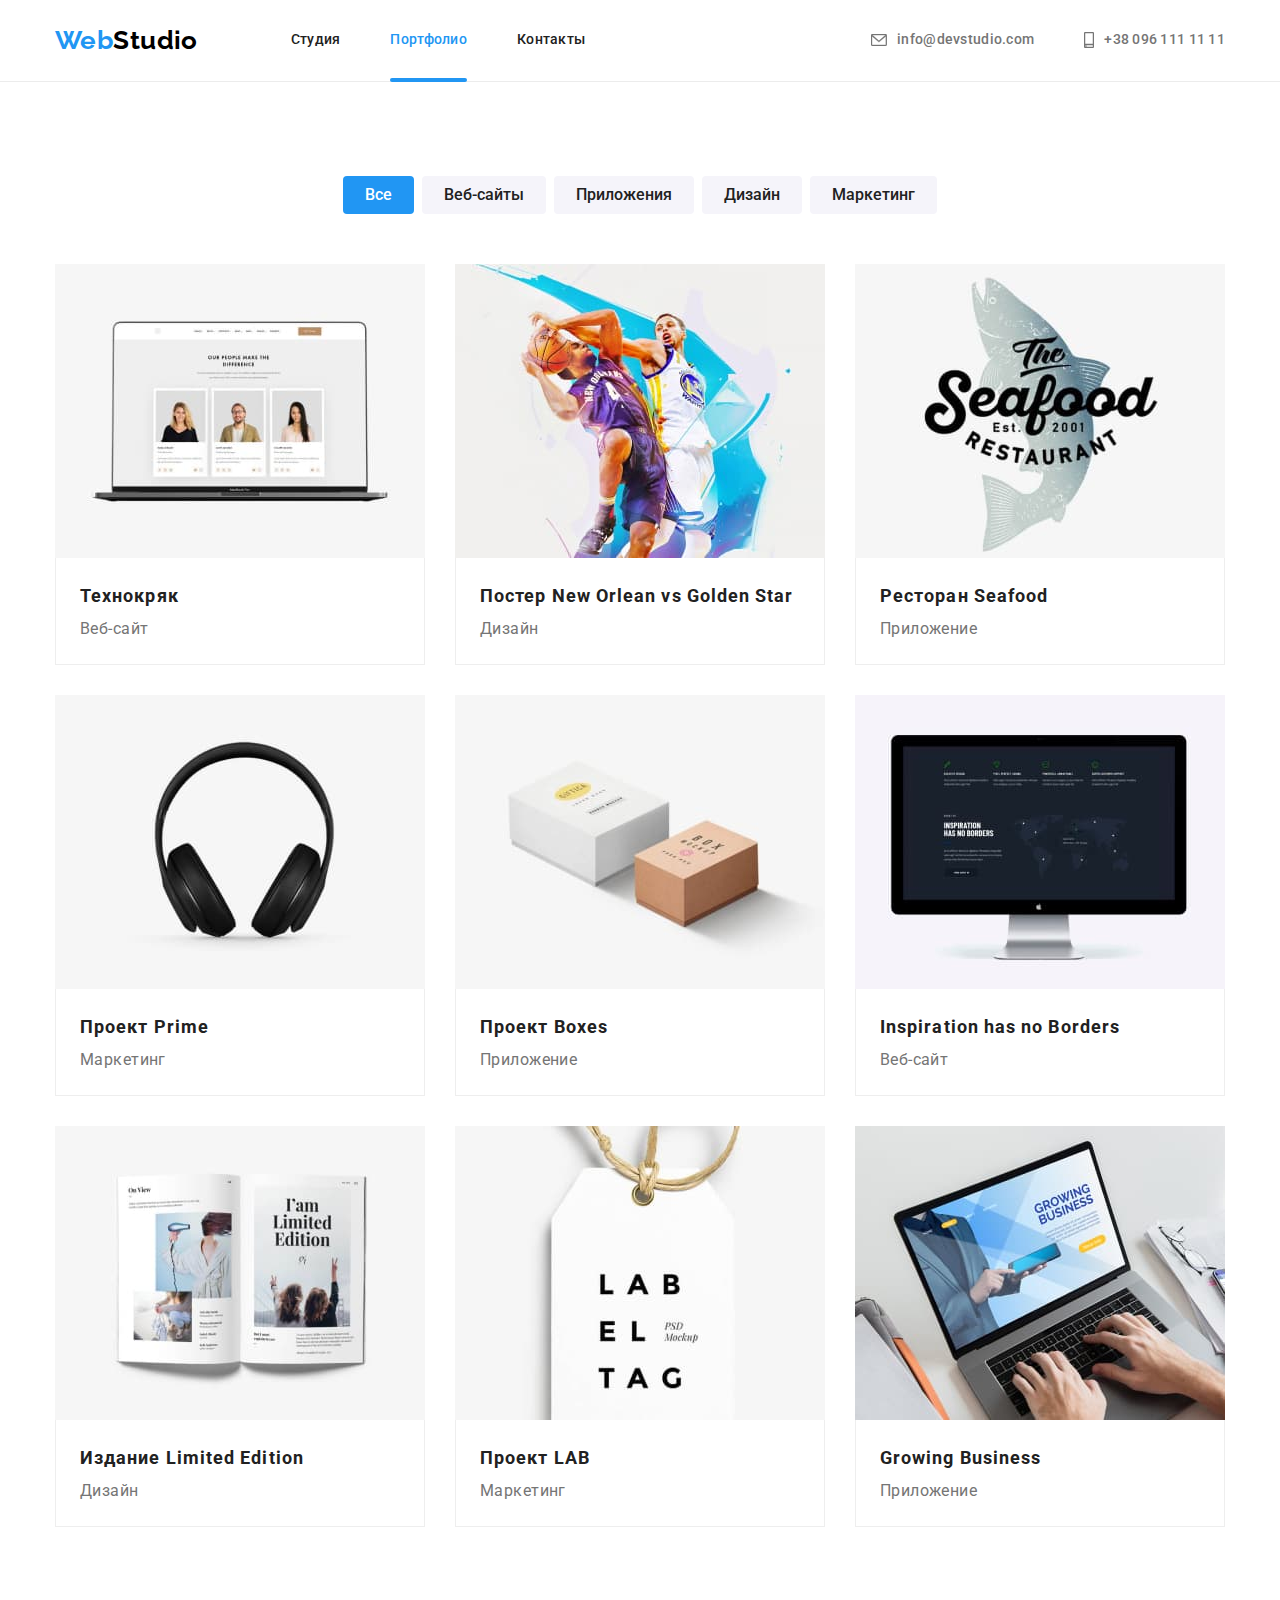
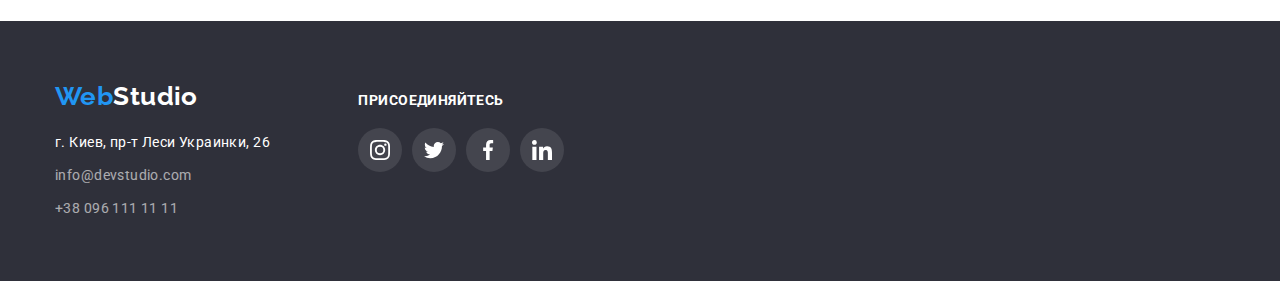
==== portfolio.html @ c1e43ab9 "Добавляет файлы из ДЗ №5" ====
<!DOCTYPE html>
<html lang="ru">
  <head>
    <meta charset="UTF-8" />
    <meta http-equiv="X-UA-Compatible" content="IE=edge" />
    <meta name="viewport" content="width=device-width, initial-scale=1.0" />
    <title>Портфолио</title>
    <link
      rel="stylesheet"
      href="https://cdnjs.cloudflare.com/ajax/libs/modern-normalize/1.0.0/modern-normalize.min.css"
    />
    <link rel="preconnect" href="https://fonts.gstatic.com" />
    <link
      href="https://fonts.googleapis.com/css2?family=Raleway:wght@700&family=Roboto:wght@400;500;700;900&display=swap"
      rel="stylesheet"
    />
    <link rel="stylesheet" href="./css/styles.css" />
  </head>
  <body>
    <header class="header">
      <div class="container">
        <nav class="nav">
          <a class="header-logo link" href="./index.html"><span class="logo-color header">Web</span>Studio</a>
          <ul class="nav-menu">
            <li class="menu-item"><a class="link" href="./index.html">Студия</a></li>
            <li class="menu-item"><a class="link current" href="./portfolio.html">Портфолио</a></li>
            <li class="menu-item"><a class="link" href="">Контакты</a></li>
          </ul>
        </nav>

        <ul class="contact-menu">
          <li class="menu-item">
            <a class="link contact-link" href="mailto:info@devstudio.com">
              <svg class="contact-icons-svg" width="16" height="12">
                <use href="./images/icons/sprite.svg#icon-mail"></use>
              </svg>
              info@devstudio.com
            </a>
          </li>
          <li class="menu-item">
            <a class="link contact-link" href="tel:+380961111111">
              <svg class="contact-icons-svg" width="10" height="16">
                <use href="./images/icons/sprite.svg#icon-phone"></use>
              </svg>
              +38 096 111 11 11
            </a>
          </li>
        </ul>
      </div>
    </header>

    <main class="main">
      <section class="portfolio section">
        <div class="container">
          <h1 class="visually-hidden">Портфолио. Фильтры проектов</h1>
          <ul class="button-list">
            <li class="button-item"><button class="filters-btn all" type="button">Все</button></li>
            <li class="button-item"><button class="filters-btn" type="button">Веб-сайты</button></li>
            <li class="button-item"><button class="filters-btn" type="button">Приложения</button></li>
            <li class="button-item"><button class="filters-btn" type="button">Дизайн</button></li>
            <li class="button-item"><button class="filters-btn" type="button">Маркетинг</button></li>
          </ul>

          <ul class="list">
            <li class="item portfolio-item">
              <a class="portfolio-card-link" href="">
                <div class="portfolio-thumb">
                  <img src="./images/portfolio/1-technokryak.jpg" width="370" height="294" alt="страница веб-сайта" />
                  <div class="portfolio-overlay">
                    <p class="portfolio-overlay-text">
                      Технокряк это современная площадка распространения коронавируса. Компании используют эту платформу
                      для цифрового шпионажа и атак на защищённые сервера конкурентов.
                    </p>
                  </div>
                </div>
                <div class="project-cards">
                  <h3 class="project-subtitle">Технокряк</h3>
                  <p class="project-text">Веб-сайт</p>
                </div>
              </a>
            </li>
            <li class="item portfolio-item">
              <a class="portfolio-card-link" href="">
                <div class="portfolio-thumb">
                  <img src="./images/portfolio/2-poster.jpg" width="370" height="294" alt="постер с волейболистами" />
                  <div class="portfolio-overlay">
                    <p class="portfolio-overlay-text">
                      Технокряк это современная площадка распространения коронавируса. Компании используют эту платформу
                      для цифрового шпионажа и атак на защищённые сервера конкурентов.
                    </p>
                  </div>
                </div>
                <div class="project-cards">
                  <h3 class="project-subtitle">Постер New Orlean vs Golden Star</h3>
                  <p class="project-text">Дизайн</p>
                </div>
              </a>
            </li>
            <li class="item portfolio-item">
              <a class="portfolio-card-link" href="">
                <div class="portfolio-thumb">
                  <img src="./images/portfolio/3-restaurant.jpg" width="370" height="294" alt="логотип ресторана" />
                  <div class="portfolio-overlay">
                    <p class="portfolio-overlay-text">
                      Технокряк это современная площадка распространения коронавируса. Компании используют эту платформу
                      для цифрового шпионажа и атак на защищённые сервера конкурентов.
                    </p>
                  </div>
                </div>
                <div class="project-cards">
                  <h3 class="project-subtitle">Ресторан Seafood</h3>
                  <p class="project-text">Приложение</p>
                </div>
              </a>
            </li>
            <li class="item portfolio-item">
              <a class="portfolio-card-link" href="">
                <div class="portfolio-thumb">
                  <img src="./images/portfolio/4-project-prime.jpg" width="370" height="294" alt="наушники" />
                  <div class="portfolio-overlay">
                    <p class="portfolio-overlay-text">
                      Технокряк это современная площадка распространения коронавируса. Компании используют эту платформу
                      для цифрового шпионажа и атак на защищённые сервера конкурентов.
                    </p>
                  </div>
                </div>
                <div class="project-cards">
                  <h3 class="project-subtitle">Проект Prime</h3>
                  <p class="project-text">Маркетинг</p>
                </div>
              </a>
            </li>
            <li class="item portfolio-item">
              <a class="portfolio-card-link" href="">
                <div class="portfolio-thumb">
                  <img src="./images/portfolio/5-project-boxes.jpg" width="370" height="294" alt="две коробки" />
                  <div class="portfolio-overlay">
                    <p class="portfolio-overlay-text">
                      Технокряк это современная площадка распространения коронавируса. Компании используют эту платформу
                      для цифрового шпионажа и атак на защищённые сервера конкурентов.
                    </p>
                  </div>
                </div>
                <div class="project-cards">
                  <h3 class="project-subtitle">Проект Boxes</h3>
                  <p class="project-text">Приложение</p>
                </div>
              </a>
            </li>
            <li class="item portfolio-item">
              <a class="portfolio-card-link" href="">
                <div class="portfolio-thumb">
                  <img
                    src="./images/portfolio/6-inspiration-has-no-borders.jpg"
                    width="370"
                    height="294"
                    alt="страница сайта"
                  />
                  <div class="portfolio-overlay">
                    <p class="portfolio-overlay-text">
                      Технокряк это современная площадка распространения коронавируса. Компании используют эту платформу
                      для цифрового шпионажа и атак на защищённые сервера конкурентов.
                    </p>
                  </div>
                </div>
                <div class="project-cards">
                  <h3 class="project-subtitle">Inspiration has no Borders</h3>
                  <p class="project-text">Веб-сайт</p>
                </div>
              </a>
            </li>
            <li class="item portfolio-item">
              <a class="portfolio-card-link" href="">
                <div class="portfolio-thumb">
                  <img
                    src="./images/portfolio/7-limited-edition.jpg"
                    width="370"
                    height="294"
                    alt="развернутая книга"
                  />
                  <div class="portfolio-overlay">
                    <p class="portfolio-overlay-text">
                      Технокряк это современная площадка распространения коронавируса. Компании используют эту платформу
                      для цифрового шпионажа и атак на защищённые сервера конкурентов.
                    </p>
                  </div>
                </div>
                <div class="project-cards">
                  <h3 class="project-subtitle">Издание Limited Edition</h3>
                  <p class="project-text">Дизайн</p>
                </div>
              </a>
            </li>
            <li class="item portfolio-item">
              <a class="portfolio-card-link" href="">
                <div class="portfolio-thumb">
                  <img src="./images/portfolio/8-project-lab.jpg" width="370" height="294" alt="карточка проекта" />
                  <div class="portfolio-overlay">
                    <p class="portfolio-overlay-text">
                      Технокряк это современная площадка распространения коронавируса. Компании используют эту платформу
                      для цифрового шпионажа и атак на защищённые сервера конкурентов.
                    </p>
                  </div>
                </div>
                <div class="project-cards">
                  <h3 class="project-subtitle">Проект LAB</h3>
                  <p class="project-text">Маркетинг</p>
                </div>
              </a>
            </li>
            <li class="item portfolio-item">
              <a class="portfolio-card-link" href="">
                <div class="portfolio-thumb">
                  <img
                    src="./images/portfolio/9-growing-business.jpg"
                    width="370"
                    height="294"
                    alt="работа за ноутбуком"
                  />
                  <div class="portfolio-overlay">
                    <p class="portfolio-overlay-text">
                      Технокряк это современная площадка распространения коронавируса. Компании используют эту платформу
                      для цифрового шпионажа и атак на защищённые сервера конкурентов.
                    </p>
                  </div>
                </div>
                <div class="project-cards">
                  <h3 class="project-subtitle">Growing Business</h3>
                  <p class="project-text">Приложение</p>
                </div>
              </a>
            </li>
          </ul>
        </div>
      </section>
    </main>
    <footer class="footer">
      <div class="container">
        <div class="footer-contact-block">
          <a class="footer-logo link" href="./index.html"><span class="logo-color footer">Web</span>Studio</a>
          <address>
            <ul class="footer-contacts">
              <li class="contacts-item">
                <a class="link" href="https://goo.gl/maps/YKfrbPaqu9JPs9dHA" target="_blank" rel="noopener noreferrer">
                  г. Киев, пр-т Леси Украинки, 26
                </a>
              </li>
              <li class="contacts-item">
                <a class="link" href="mailto:info@devstudio.com">info@devstudio.com</a>
              </li>
              <li class="contacts-item">
                <a class="link" href="tel:+380961111111">+38 096 111 11 11</a>
              </li>
            </ul>
          </address>
        </div>
        <div class="footer-social-icons">
          <h2 class="footer-title">присоединяйтесь</h2>
          <ul class="social-icons">
            <li class="social-icons-item">
              <a href="" class="social-icons-link" target="_blank" rel="noopener noreferrer">
                <svg class="social-icons-svg">
                  <use href="./images/icons/sprite.svg#icon-instagram"></use>
                </svg>
              </a>
            </li>
            <li class="social-icons-item">
              <a href="" class="social-icons-link" target="_blank" rel="noopener noreferrer">
                <svg class="social-icons-svg">
                  <use href="./images/icons/sprite.svg#icon-twitter"></use>
                </svg>
              </a>
            </li>
            <li class="social-icons-item">
              <a href="" class="social-icons-link" target="_blank" rel="noopener noreferrer">
                <svg class="social-icons-svg">
                  <use href="./images/icons/sprite.svg#icon-facebook"></use>
                </svg>
              </a>
            </li>
            <li class="social-icons-item">
              <a href="" class="social-icons-link" target="_blank" rel="noopener noreferrer">
                <svg class="social-icons-svg">
                  <use href="./images/icons/sprite.svg#icon-linkedin"></use>
                </svg>
              </a>
            </li>
          </ul>
        </div>
      </div>
    </footer>
  </body>
</html>
---- css/styles.css ----
:root {
  --primary-background-color: #ffffff;
  --secondary-background-color: #2f303a;
  --accent-background-color: #f5f4fa;
  --primary-text-color: #212121;
  --secondary-text-color: #757575;
  --accent-text-color: #ffffff;
  --accent-color: #2196f3;
  --secondary-accent-color: #000000;
  --icons-color: #AFB1B8;
  --duration: 250ms;
  --timing-function: cubic-bezier(0.4, 0, 0.2, 1);
}

html {
  box-sizing: border-box;
}

*,
*::before,
*::after {
  box-sizing: inherit;
}

body {
  background-color: var(--primary-background-color);
  color: var(--primary-text-color);
  font-family: Roboto; sans-serif;
  font-size: 14px;
  letter-spacing: 0.03em;
}

h1, h2, h3, p, ul {
  margin: 0;
  padding: 0;
  list-style: none;
}

.container {
  width: 1200px;
  padding: 0 15px;
  margin: 0 auto;
}
img {
  display: block;
  max-width: 100%;
  height: auto;
}
.section {
  padding: 94px 0;
}
.list {
  display: flex;
  flex-wrap: wrap;
  margin-left: -30px;
  margin-top: -30px;
}
.item {
  margin-left: 30px;
  margin-top: 30px;
}

/* Скрытые заголовки студия + портфолио */
.visually-hidden {
  position: absolute !important;
  clip: rect(1px 1px 1px 1px);
  clip: rect(1px, 1px, 1px, 1px);
  padding: 0 !important;
  border: 0 !important;
  height: 1px !important;
  width: 1px !important;
  overflow: hidden;
}

/* WebStudio */

/* header */
.header {
  border-bottom: 1px solid #ECECEC;
}

.header .container {
  display: flex;
}
.nav,
.nav-menu,
.contact-menu {
  display: inline-flex;
  align-items: center;
}
.menu-item:not(:last-child) {
  margin-right: 50px;
}
.contact-menu {
  margin-left: auto;
}
.contact-link {
  display: flex;
  align-items: center;
 }
.contact-icons-svg {
  fill: var(--secondary-text-color);
  margin-right: 10px;
  stroke: currentColor;
}

.header-logo {
  color: var(--secondary-accent-color);
  font-family: Raleway;
  font-weight: 700;
  font-size: 26px;
  line-height: 1.19;
  margin-right: 93px;
  padding: 25px 0px;
}
.logo-color.header {
  color: var(--accent-color);
  border: none;
}
.nav-menu .link {
  color: var(--primary-text-color);
}
.contact-menu .link {
  color: var(--secondary-text-color);
}
.nav-menu .link,
.contact-menu .link {
  display: inline-flex;
  padding: 32px 0;
  font-weight: 500;
  line-height: 1.14;
  letter-spacing: 0.02em; 
}

/* section hero */
.hero {
  background-color: var(--secondary-background-color);
  text-align: center;
  padding-top: 200px;
  padding-bottom: 200px;

  height: 600px;
  max-width: 1600px;
  margin-left: auto;
  margin-right: auto;
  background-image: linear-gradient(
    to right,
    rgba(47, 48, 58, 0.4),
    rgba(47, 48, 58, 0.4)
  ),
  url(../images/studio/img-overlay.jpg);
  background-repeat: no-repeat;
  background-position: center;
  background-size: cover;
}
.hero-title {
  color: var(--accent-text-color);
  font-weight: 900;
  font-size: 44px;
  line-height: 1.36;
  letter-spacing: 0.06em;
  text-transform: uppercase;
  margin-bottom: 30px;
}
.hero-btn {
  background-color: var(--accent-color);
  color: var(--accent-text-color);
  font-weight: 700;
  font-size: 16px;
  line-height: 1.87;
  align-items: center;
  letter-spacing: 0.06em;
  cursor: pointer;
  border-radius: 4px;
  padding: 10px 34px;
  min-width: 200px;
  border: none;

  transform: scale(1);

  transition-property: transform;
  transition-duration: 150ms;
  transition-timing-function: var(--timing-function);
}

.hero-btn:active {
  transform: scale(0.9);
}

/* section features */
.features-item {
  flex-basis: calc((100% - 4 * 30px) / 4);
}
.features-item::before {
  display: block;
  content: "";
  width: 270px;
  height: 120px; 
  background-color: var(--accent-background-color);
  border-radius: 4px;
  margin-bottom: 30px;
  background-repeat: no-repeat;
  background-size: auto;
  background-position: center;
}
.features-item:nth-child(1)::before {
  background-image: url(../images/icons/antenna.svg);
}
.features-item:nth-child(2)::before {
  background-image: url(../images/icons/clock.svg);
}
.features-item:nth-child(3)::before {
  background-image: url(../images/icons/diagram.svg);
}
.features-item:nth-child(4)::before {
  background-image: url(../images/icons/astronaut.svg);
}

.features-subtitle {
  font-weight: 700;
  font-size: 14px;
  line-height: 1.14;
  text-transform: uppercase;
  margin-bottom: 10px;
}
.features-text {
  color: var(--secondary-text-color);
  line-height: 1.71;  
}

/* working */
.working {
  padding-top: 0;
}
.working-item {
  flex-basis: calc((100% - 3 * 30px) / 3);
}
.working-title {
  font-size: 36px;
  line-height: 1.17;
  text-align: center;
  margin-bottom: 50px;
}

.working-thumb {
  position: relative;
}

.working-thumb-text {
  position: absolute;
  bottom: 0;

  width: 100%;
  height: 70px;

  display: flex;
  align-items: center;
  justify-content: center;

  background: rgba(47, 48, 58, 0.8);
}

.working-text {
  font-weight: 700;
  line-height: 1.14;
  text-transform: uppercase;

  color:var(--accent-text-color);
}


/* team */
.team {
  background-color: var(--accent-background-color);
  text-align: center;
}
.team-title {
  font-weight: 700;
  font-size: 36px;
  line-height: 1.17;
  margin-bottom: 50px;
}
.team-item {
  flex-basis: calc((100% - 4 * 30px) / 4);
  box-shadow: 0px 1px 3px rgba(0, 0, 0, 0.12), 0px 1px 1px rgba(0, 0, 0, 0.14), 0px 2px 1px rgba(0, 0, 0, 0.2);
  border-radius: 0px 0px 4px 4px;
  background-color: var(--primary-background-color);
}

.team-cards {
  padding: 30px 0px;
}
.team-subtitle {
  font-weight: 500;
  font-size: 16px;
  line-height: 1.19;
  margin-bottom: 10px;
}
.team-text {
  color: var(--secondary-text-color);
  font-size: 16px;
  line-height: 1.19;
  margin-bottom: 16px;
}
.social-icons {
  display: inline-flex;
}
.social-icons-item:not(:last-child) {
  margin-right: 10px;
}
.social-icons-link {
  display:flex;
  justify-content: center;
  align-items: center;
  width: 44px;
  height: 44px;
  border-radius: 50%;
  background-color: var(--primary-background-color);

  transition-property: background-color;
  transition-duration: var(--duration);
  transition-timing-function: var(--timing-function);
}

.social-icons-link:hover, 
.social-icons-link:focus {
  background-color: var(--accent-color);
} 
.social-icons-svg {
  width: 20px;
  height: 20px;
  fill: var(--icons-color);

  transition-property: fill;
  transition-duration: var(--duration);
  transition-timing-function: var(--timing-function);
}

.social-icons-link:hover .social-icons-svg,
.social-icons-link:focus .social-icons-svg {
  fill: var(--accent-text-color);
}

/* clients */
.client-title {
  font-weight: 700;
  font-size: 36px;
  line-height: 1.17;
  text-align: center;
  letter-spacing: 0.03em;
  margin-bottom: 50px;
}
.client-icons {
  display: inline-flex;
}
.client-icons-item:not(:last-child) {
  margin-right: 30px;
}

.client-icons-link {
  display: flex;
  justify-content: center;
  align-items: center;
  width: 170px;
  height: 92px;
  border: 1px solid var(--icons-color);
  border-radius: 4px;
  
  transition-property: border-color;
  transition-duration: var(--duration);
  transition-timing-function: var(--timing-function);
}

.client-icons-svg {
  width: 106px;
  height: 60px;
  fill: var(--icons-color);

  transition-property: fill;
  transition-duration: var(--duration);
  transition-timing-function: var(--timing-function);
}

.client-icons-link:hover,
.client-icons-link:focus {
  border-color: var(--accent-color);
}
.client-icons-link:hover .client-icons-svg ,
.client-icons-link:focus .client-icons-svg {
  fill: var(--accent-color);
}


/* footer */
.footer {
  background-color: var(--secondary-background-color);
  padding-top: 60px;
  padding-bottom: 60px;
}
.footer-contact-block,
.footer-social-icons {
  display: inline-flex;
  width: 270px;
  flex-wrap: wrap;
}
.footer-contact-block {
  margin-right: 30px;
}

.footer-logo {
  color: var(--accent-text-color);
  font-family: Raleway;
  font-weight: 700;
  font-size: 26px;
  line-height: 1.19;
}
.logo-color.footer {
  color: var(--accent-color);
  padding: 0;
}
.footer-contacts .link {
  color: var(--accent-text-color);
  font-style: normal;
  font-size: 14px;
  line-height: 1.71;
  display: inline-block;
}
.contacts-item:not(:first-child) {
  opacity: 0.6;
  margin-top: 9px;
}
.link {
  text-decoration: none;
}
.footer-logo.link {
  display: inline-block;
  margin-bottom: 20px;
}

.footer-title {
  font-size: 14px;
  font-weight: 700;
  line-height: 1.14;
  letter-spacing: 0.03em;
  text-transform: uppercase;
  color: var(--accent-text-color);
  margin-bottom: 20px;
}
.social-icons-link {
  background: rgba(255, 255, 255, 0.1);
}
.social-icons-link:not(:last-child) {
 margin-right: 10px;
}
.footer-social-icons .social-icons-svg {
  fill: var(--accent-text-color);  
}


/* ховер и фокус к ссылкам хедера и футера */
.link {
  transition-property: color;
  transition-duration: var(--duration);
  transition-timing-function: var(--timing-function);
}

.link:hover,
.link:focus {
  color: var(--accent-color);
}

/* подсвечивание текущей страницы */
.link.current {
  color: var(--accent-color);
}

.menu-item {
  position: relative;
}

.link.current::after  {
  content: "";
  position: absolute;
  left: 0;
  bottom: -1.5px;
  display: block;
  width: 100%;
  height: 4px;
  background: var(--accent-color);
  border-radius: 2px;
}


/* PORTFOLIO */

/* button */
.button-list {
  display: flex;
  justify-content: center;
  margin-bottom: 50px;
}
.button-item:not(:last-child) {
  margin-right: 8px;
}
.filters-btn {
  background-color: var(--accent-background-color);
  color: var(--primary-text-color);
  font-weight: 500;
  font-size: 16px;
  line-height: 1.62;
  text-align: center; 
  cursor: pointer;
  border-radius: 4px;
  border: none;
  padding: 6px 22px;
  
  transition-property: background-color, color, box-shadow;
  transition-duration: var(--duration);
  transition-timing-function: var(--timing-function);
}

.filters-btn.all{
  background-color: var(--accent-color);
  color: var(--accent-text-color);
}
.filters-btn:hover,
.filters-btn:focus {
  background-color: var(--accent-color);
  color: var(--accent-text-color);
  box-shadow: 0px 3px 1px rgba(0, 0, 0, 0.1), 0px 1px 2px rgba(0, 0, 0, 0.08), 0px 2px 2px rgba(0, 0, 0, 0.12);
}

/* projects */
.portfolio-item {
  flex-basis: calc((100% - 3 * 30px) / 3);
}
.portfolio-card-link {
  display: block;
  text-decoration: none;

  transition-property: box-shadow;
  transition-duration: var(--duration);
  transition-timing-function: var(--timing-function);
}

.portfolio-card-link:hover,
.portfolio-card-link:focus {
  box-shadow: 0px 1px 1px rgba(0, 0, 0, 0.12), 0px 4px 4px rgba(0, 0, 0, 0.06), 1px 4px 6px rgba(0, 0, 0, 0.16);
}

.portfolio-thumb {
  position: relative;
  overflow: hidden;
}

.portfolio-overlay {
  position: absolute;
  top: 0;
  left: 0;
  width: 100%;
  height: 100%;

  padding: 63px 24px;
  background: rgba(33, 150, 243, 0.9);
  opacity: 0;

  transform: translateY(100%);

  transition-property: transform, opacity;
  transition-duration:var(--duration);
  transition-timing-function: var(--timing-function);
}

.portfolio-card-link:hover .portfolio-overlay,
.portfolio-card-link:focus .portfolio-overlay {
  transform: translateY(0);
  opacity: 1;
}

.portfolio-overlay-text {
  font-size: 18px;
  line-height: 1.56;
  color: var(--accent-text-color);
}

.project-subtitle {
  font-weight: 700;
  font-size: 18px;
  line-height: 2;
  letter-spacing: 0.06em;
  color: var(--primary-text-color);
}
.project-text {
  color: var(--secondary-text-color);
  font-size: 16px;
  line-height: 1.87;
}
.project-cards {
  border: 1px solid #EEEEEE;
  border-top: none;
  padding: 20px 24px;
}

/* Модальное окно */
.backdrop {
  position: fixed;
  top:0;
  left: 0;

  width: 100%;
  height: 100%;

  background-color: rgba(0, 0, 0, 0.2);

  z-index: 1;
  opacity: 1; 

  transition-property: opacity;
  transition-duration: var(--duration);
  transition-timing-function: var(--timing-function);
}

.backdrop.is-hidden {
  opacity: 0;
  pointer-events: none;
}

.backdrop.is-hidden .modal {
  /* visibility: hidden; */
  transform: translate(-50%, -50%) scale(1.1);
}

.modal {  
  position: absolute;
  top: 50%;
  left: 50%;
  transform: translate(-50%, -50%) scale(1);
  
  width: 528px;
  height: 581px;
  max-height: 100vh;
  box-shadow: 0px 1px 3px rgba(0, 0, 0, 0.12), 0px 1px 1px rgba(0, 0, 0, 0.14), 0px 2px 1px rgba(0, 0, 0, 0.2);
  border-radius: 4px;

  background: var(--primary-background-color);
  
  transition-property: transform;
  transition-duration: var(--duration);
  transition-timing-function: var(--timing-function);
}

.modal-button {
  position: absolute;
  top: 8px;
  right: 8px;

  width: 30px;
  height: 30px;

  background-color: var(--primary-background-color);
  border: 1px solid rgba(0, 0, 0, 0.1);
  border-radius: 50%;

  transform: scale(1)

  transition-property: transform;
  transition-duration: 150ms;
  transition-timing-function: var(--timing-function);
}
.modal-button:active {
  transform: scale(0.9);
}

.modal-button:hover .modal-button-svg,
.modal-button:focus .modal-button-svg {
  fill: var(--accent-color);
}

.modal-button-svg {
  width: 100%;
  height: 100%;
}
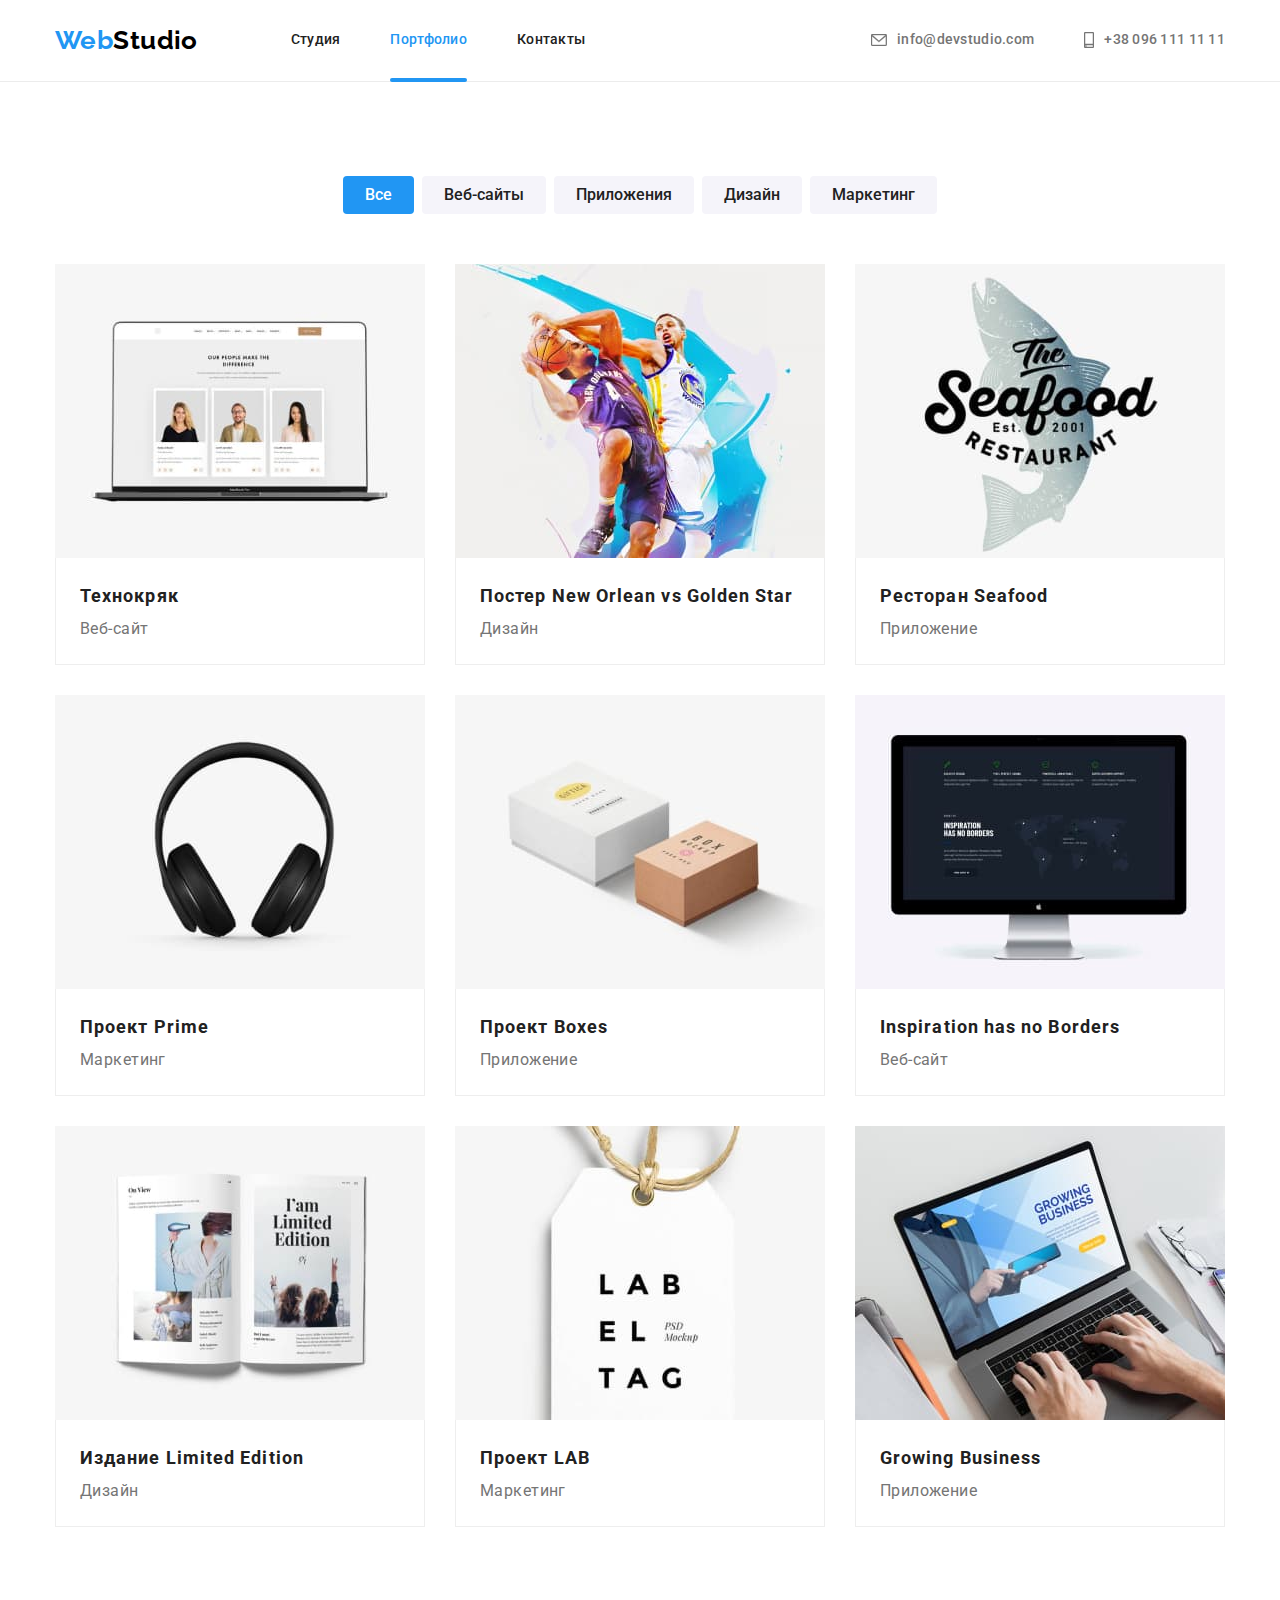
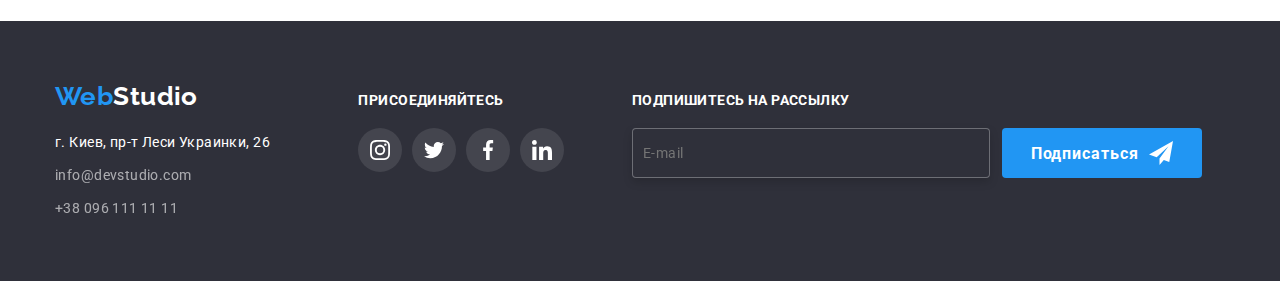
==== commit 6cdc90cb: "Добавляет форму подписки на рассылку в футере" ====
--- a/portfolio.html
+++ b/portfolio.html
@@ -287,6 +287,17 @@
             </li>
           </ul>
         </div>
+
+        <form class="footer-form">
+          <label class="footer-form-text" for="email">Подпишитесь на рассылку</label>
+          <input class="footer-form-input" type="email" name="email" placeholder="E-mail" id="email" />
+          <button class="footer-form-btn button" type="submit">
+            Подписаться
+            <svg class="footer-form-svg">
+              <use href="./images/icons/sprite.svg#icon-send"></use>
+            </svg>
+          </button>
+        </form>
       </div>
     </footer>
   </body>
--- a/css/styles.css
+++ b/css/styles.css
@@ -58,6 +58,29 @@
 .item {
   margin-left: 30px;
   margin-top: 30px;
+}
+
+.button {
+  background-color: var(--accent-color);
+  color: var(--accent-text-color);
+  font-weight: 700;
+  font-size: 16px;
+  line-height: 1.87;
+  align-items: center;
+  letter-spacing: 0.06em;
+  border-radius: 4px;
+  min-width: 200px;
+  border: none;
+  cursor: pointer;
+
+  transform: scale(1);
+
+  transition-property: box-shadow, transform;
+  transition-duration: var(--duration);
+  transition-timing-function: var(--timing-function);
+}
+.button:active {
+  transform: scale(0.9);
 }
 
 /* Скрытые заголовки студия + портфолио */
@@ -163,28 +186,7 @@
   margin-bottom: 30px;
 }
 .hero-btn {
-  background-color: var(--accent-color);
-  color: var(--accent-text-color);
-  font-weight: 700;
-  font-size: 16px;
-  line-height: 1.87;
-  align-items: center;
-  letter-spacing: 0.06em;
-  cursor: pointer;
-  border-radius: 4px;
   padding: 10px 34px;
-  min-width: 200px;
-  border: none;
-
-  transform: scale(1);
-
-  transition-property: transform;
-  transition-duration: 150ms;
-  transition-timing-function: var(--timing-function);
-}
-
-.hero-btn:active {
-  transform: scale(0.9);
 }
 
 /* section features */
@@ -454,6 +456,45 @@
 }
 .footer-social-icons .social-icons-svg {
   fill: var(--accent-text-color);  
+}
+
+.footer-form {
+  display: inline-flex;
+  width: 570px;
+  flex-wrap: wrap;
+}
+.footer-form-text {
+  font-weight: 700;
+  line-height: 1.14;
+  text-transform: uppercase;
+  color: var(--accent-text-color);
+  margin-bottom: 20px;
+}
+.footer-form-input {
+  width: 358px;
+  height: 50px;
+  border: 1px solid rgba(255, 255, 255, 0.3);
+  filter: drop-shadow(0px 4px 4px rgba(0, 0, 0, 0.15));
+  border-radius: 4px;
+  letter-spacing: 0.03em;
+  padding-left: 10px;
+  background-color: var(--secondary-background-color);
+  color: rgba(255, 255, 255, 0.6);
+  margin-right: 12px;
+}
+.footer-form-btn {
+  display: flex;
+  justify-content: center;
+}
+.footer-form-btn:hover,
+.footer-form-btn:focus {
+  box-shadow: 0px 4px 4px rgba(0, 0, 0, 0.15);
+}
+
+.footer-form-svg {
+  width: 24px;
+  height: 24px;
+  margin-left: 10px;
 }
 
 
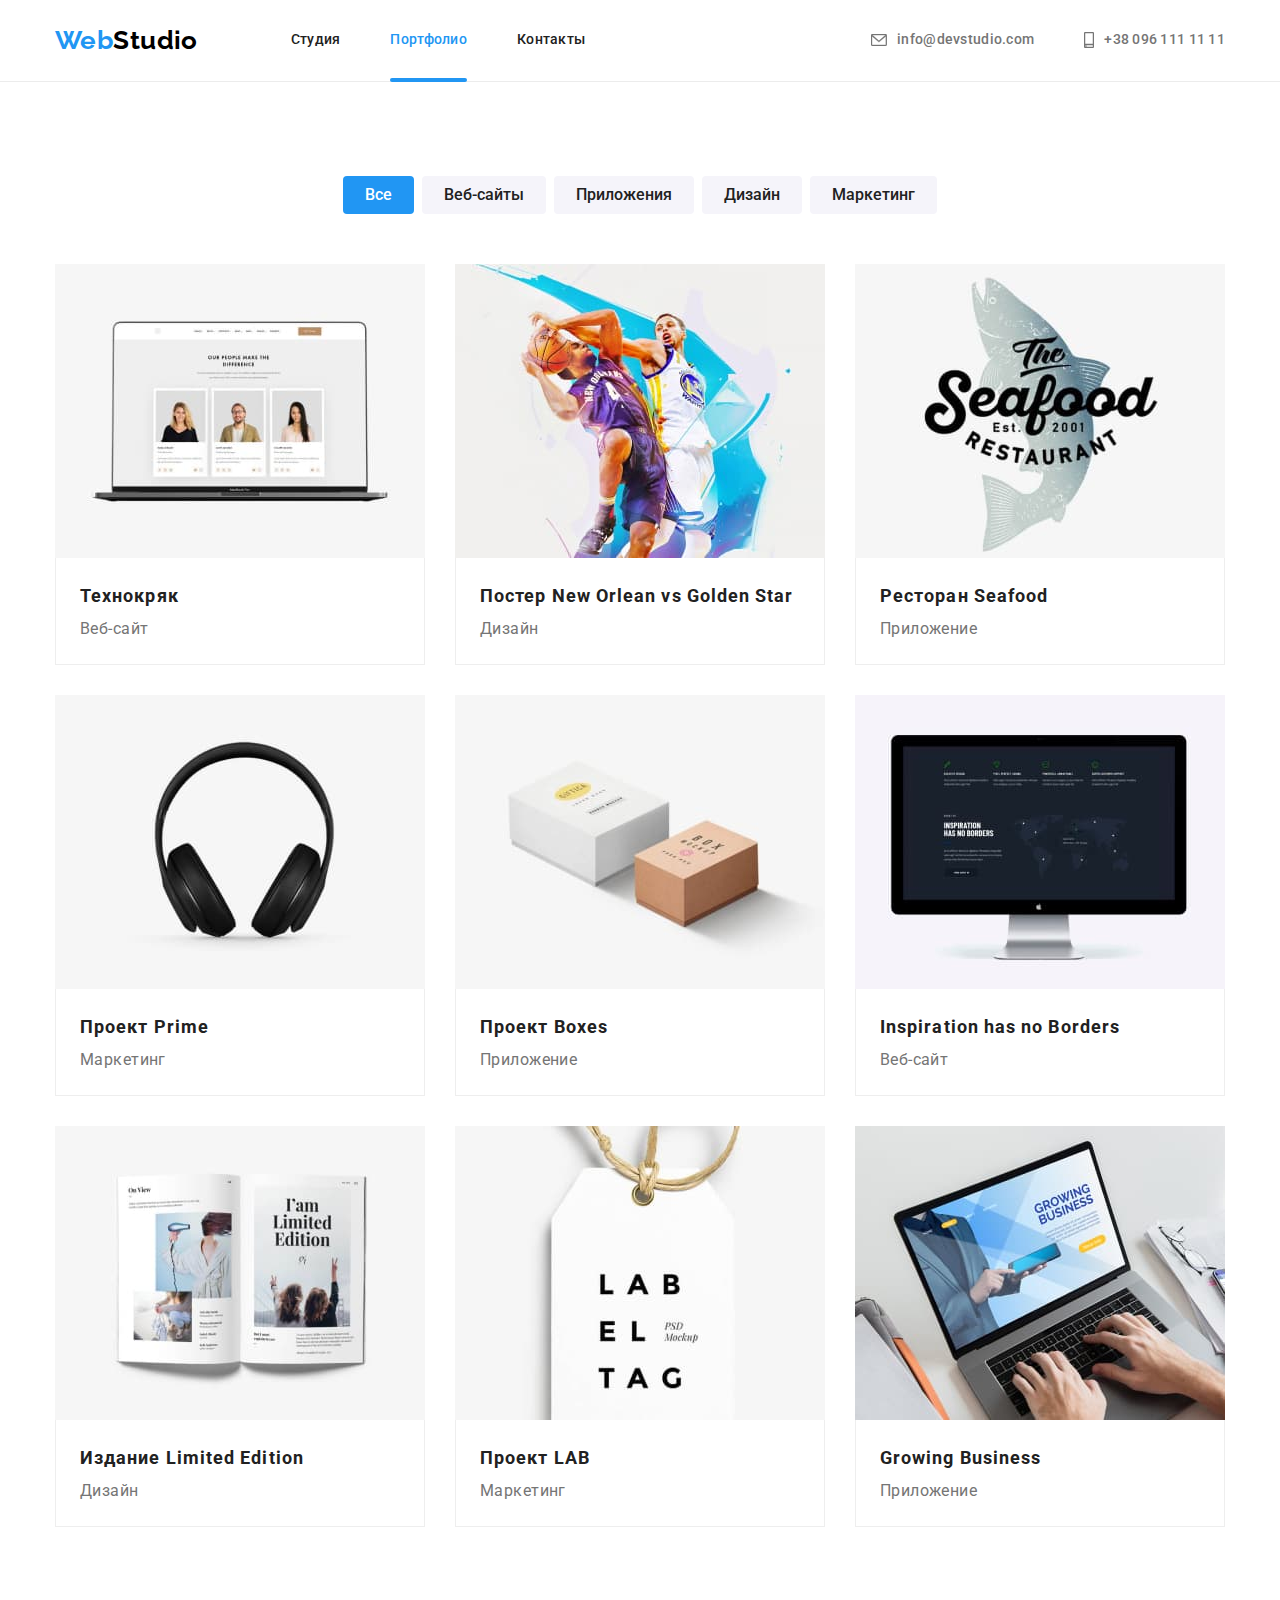
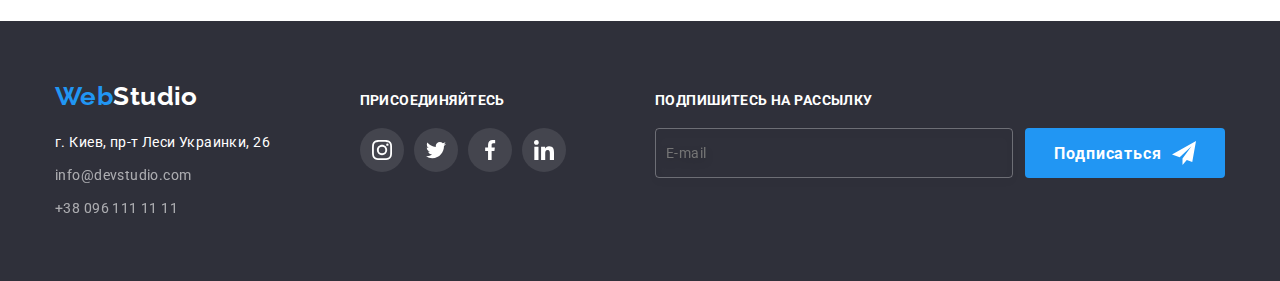
==== commit 4fb38337: "Добавляет выравнивание  в футере" ====
--- a/portfolio.html
+++ b/portfolio.html
@@ -235,7 +235,7 @@
       </section>
     </main>
     <footer class="footer">
-      <div class="container">
+      <div class="container footer-box">
         <div class="footer-contact-block">
           <a class="footer-logo link" href="./index.html"><span class="logo-color footer">Web</span>Studio</a>
           <address>
--- a/css/styles.css
+++ b/css/styles.css
@@ -399,14 +399,17 @@
   padding-top: 60px;
   padding-bottom: 60px;
 }
+
+.footer-box {
+  display: flex;
+  align-items: baseline;
+}
+.footer-contact-block {
+  margin-right: auto;
+}
 .footer-contact-block,
 .footer-social-icons {
-  display: inline-flex;
-  width: 270px;
-  flex-wrap: wrap;
-}
-.footer-contact-block {
-  margin-right: 30px;
+  max-width: 270px;
 }
 
 .footer-logo {
@@ -460,9 +463,10 @@
 
 .footer-form {
   display: inline-flex;
-  width: 570px;
+  max-width: 570px;
   flex-wrap: wrap;
-}
+  margin-left: auto;
+ }
 .footer-form-text {
   font-weight: 700;
   line-height: 1.14;
@@ -478,7 +482,7 @@
   border-radius: 4px;
   letter-spacing: 0.03em;
   padding-left: 10px;
-  background-color: var(--secondary-background-color);
+  background-color: transparent;
   color: rgba(255, 255, 255, 0.6);
   margin-right: 12px;
 }
@@ -667,7 +671,6 @@
 }
 
 .backdrop.is-hidden .modal {
-  /* visibility: hidden; */
   transform: translate(-50%, -50%) scale(1.1);
 }
 
